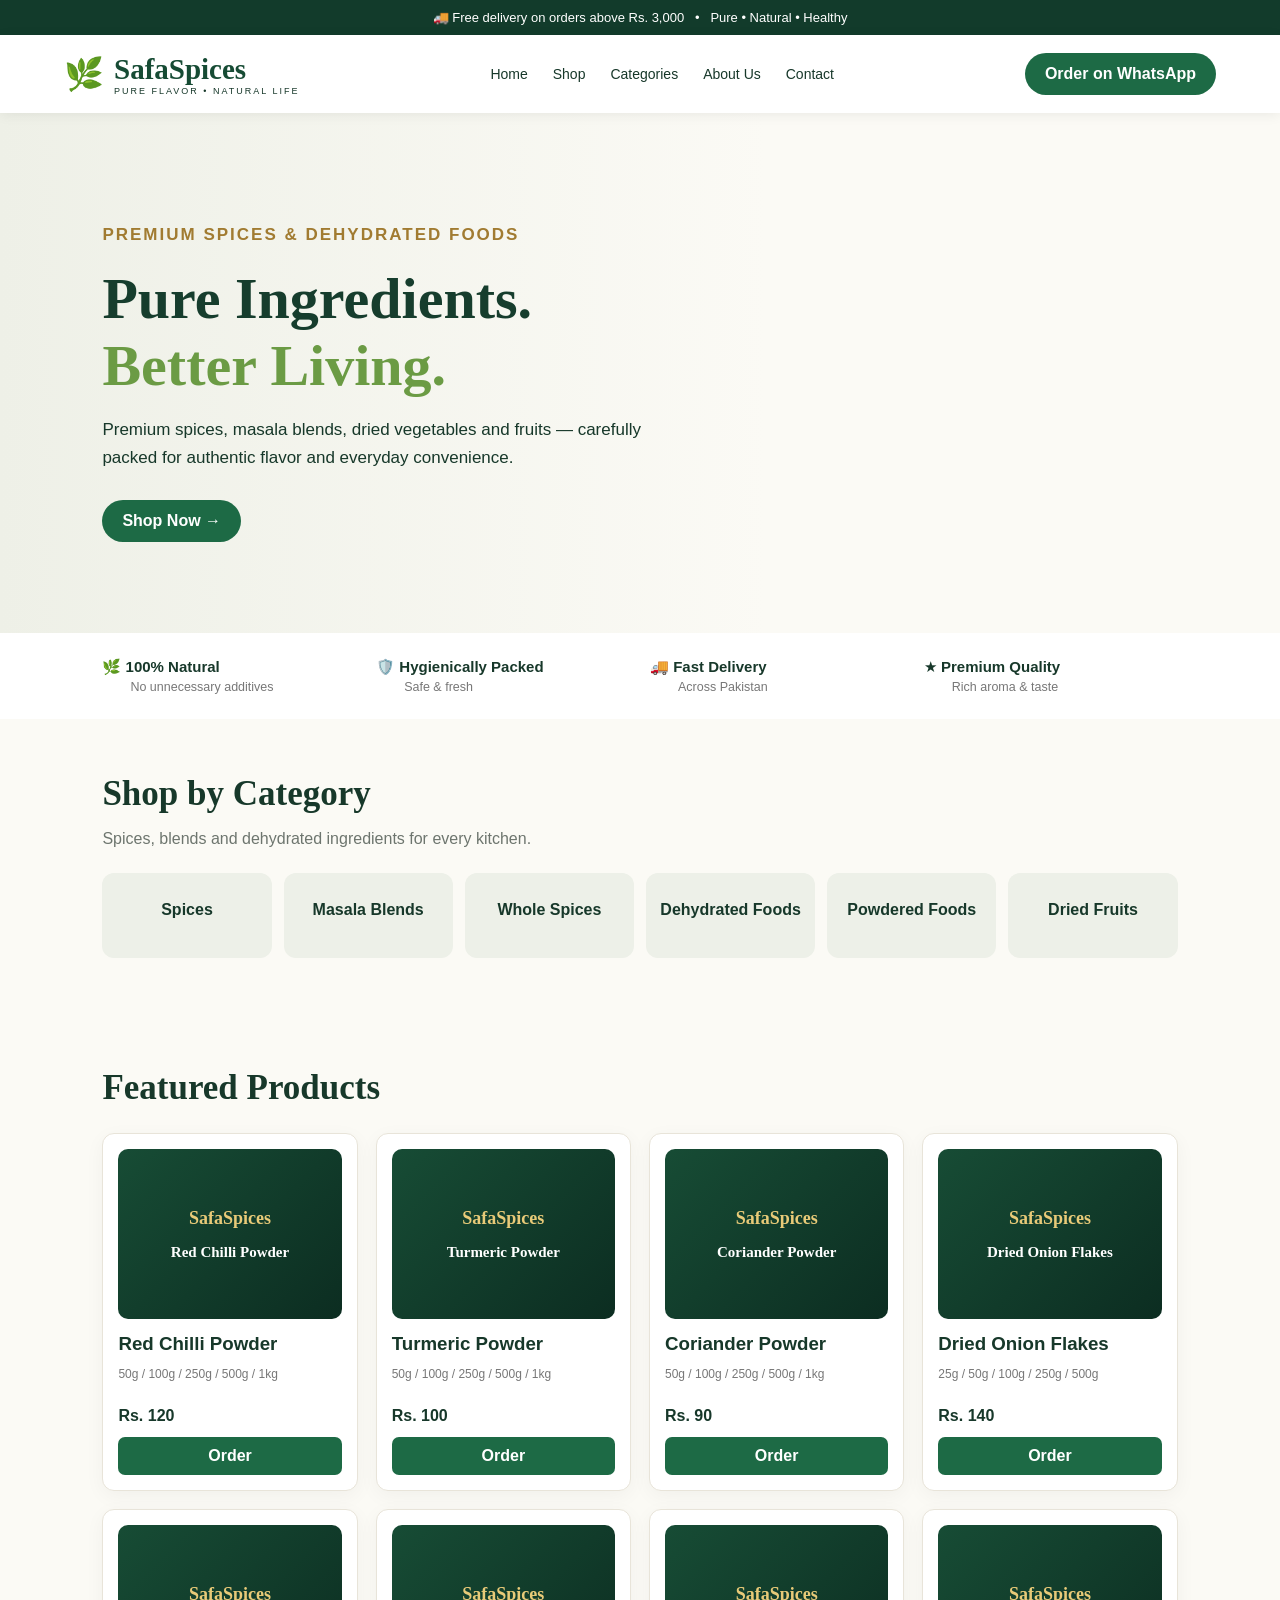
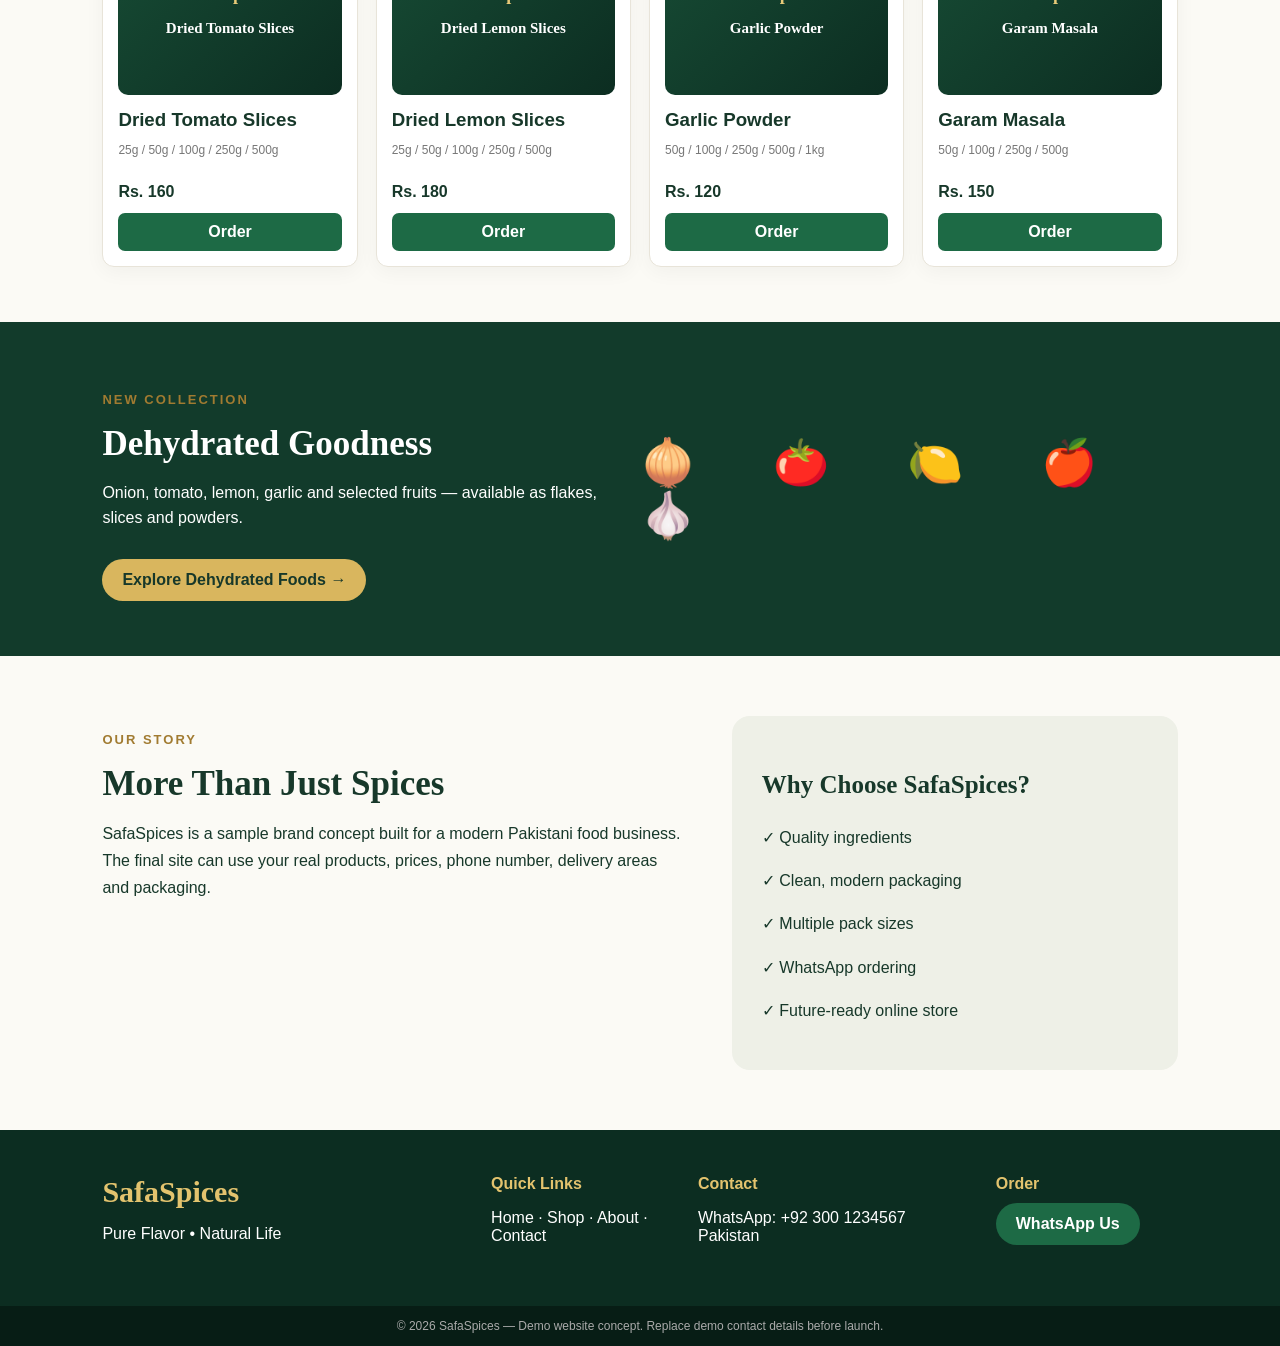
==== index.html @ ac9a76ec "Add files via upload" ====
<!doctype html>
<html lang="en">
<head>
<meta charset="utf-8">
<meta name="viewport" content="width=device-width,initial-scale=1">
<meta name="description" content="SafaSpices — premium spices, masala blends and naturally dehydrated foods.">
<title>SafaSpices | Pure Flavor. Natural Life.</title>
<link rel="stylesheet" href="style.css">
</head>
<body>
<div class="top">🚚 Free delivery on orders above Rs. 3,000 &nbsp; • &nbsp; Pure • Natural • Healthy</div>
<header>
  <div class="brand"><span>🌿</span><div><b>SafaSpices</b><small>PURE FLAVOR • NATURAL LIFE</small></div></div>
  <nav><a href="#home">Home</a><a href="#shop">Shop</a><a href="#categories">Categories</a><a href="#about">About Us</a><a href="#contact">Contact</a></nav>
  <a class="wa" href="https://wa.me/923001234567?text=Hello%20SafaSpices%2C%20I%20want%20to%20place%20an%20order.">Order on WhatsApp</a>
</header>

<main>
<section id="home" class="hero">
  <div>
    <p class="eyebrow">PREMIUM SPICES & DEHYDRATED FOODS</p>
    <h1>Pure Ingredients.<br><em>Better Living.</em></h1>
    <p>Premium spices, masala blends, dried vegetables and fruits — carefully packed for authentic flavor and everyday convenience.</p>
    <a class="btn" href="#shop">Shop Now →</a>
  </div>
  <div class="hero-art">
    <div class="jar">SAFASPICES<br><small>100% NATURAL</small></div>
    <div class="bowls">🌶️ 🧅 🍅 🍋 🧄</div>
  </div>
</section>

<section class="benefits">
  <div>🌿 <b>100% Natural</b><small>No unnecessary additives</small></div>
  <div>🛡️ <b>Hygienically Packed</b><small>Safe & fresh</small></div>
  <div>🚚 <b>Fast Delivery</b><small>Across Pakistan</small></div>
  <div>★ <b>Premium Quality</b><small>Rich aroma & taste</small></div>
</section>

<section id="categories" class="section">
<h2>Shop by Category</h2><p class="muted">Spices, blends and dehydrated ingredients for every kitchen.</p>
<div class="cats">
  <a>Spices</a><a>Masala Blends</a><a>Whole Spices</a><a>Dehydrated Foods</a><a>Powdered Foods</a><a>Dried Fruits</a>
</div>
</section>

<section id="shop" class="section">
<h2>Featured Products</h2>
<div class="products">
<article class="card"><div class="pack">SafaSpices<br><strong>Red Chilli Powder</strong></div><h3>Red Chilli Powder</h3><p>50g / 100g / 250g / 500g / 1kg</p><b>Rs. 120</b><a class="add" href="https://wa.me/923001234567?text=Hello%20SafaSpices%2C%20I%20want%20Red%20Chilli%20Powder.">Order</a></article><article class="card"><div class="pack">SafaSpices<br><strong>Turmeric Powder</strong></div><h3>Turmeric Powder</h3><p>50g / 100g / 250g / 500g / 1kg</p><b>Rs. 100</b><a class="add" href="https://wa.me/923001234567?text=Hello%20SafaSpices%2C%20I%20want%20Turmeric%20Powder.">Order</a></article><article class="card"><div class="pack">SafaSpices<br><strong>Coriander Powder</strong></div><h3>Coriander Powder</h3><p>50g / 100g / 250g / 500g / 1kg</p><b>Rs. 90</b><a class="add" href="https://wa.me/923001234567?text=Hello%20SafaSpices%2C%20I%20want%20Coriander%20Powder.">Order</a></article><article class="card"><div class="pack">SafaSpices<br><strong>Dried Onion Flakes</strong></div><h3>Dried Onion Flakes</h3><p>25g / 50g / 100g / 250g / 500g</p><b>Rs. 140</b><a class="add" href="https://wa.me/923001234567?text=Hello%20SafaSpices%2C%20I%20want%20Dried%20Onion%20Flakes.">Order</a></article><article class="card"><div class="pack">SafaSpices<br><strong>Dried Tomato Slices</strong></div><h3>Dried Tomato Slices</h3><p>25g / 50g / 100g / 250g / 500g</p><b>Rs. 160</b><a class="add" href="https://wa.me/923001234567?text=Hello%20SafaSpices%2C%20I%20want%20Dried%20Tomato%20Slices.">Order</a></article><article class="card"><div class="pack">SafaSpices<br><strong>Dried Lemon Slices</strong></div><h3>Dried Lemon Slices</h3><p>25g / 50g / 100g / 250g / 500g</p><b>Rs. 180</b><a class="add" href="https://wa.me/923001234567?text=Hello%20SafaSpices%2C%20I%20want%20Dried%20Lemon%20Slices.">Order</a></article><article class="card"><div class="pack">SafaSpices<br><strong>Garlic Powder</strong></div><h3>Garlic Powder</h3><p>50g / 100g / 250g / 500g / 1kg</p><b>Rs. 120</b><a class="add" href="https://wa.me/923001234567?text=Hello%20SafaSpices%2C%20I%20want%20Garlic%20Powder.">Order</a></article><article class="card"><div class="pack">SafaSpices<br><strong>Garam Masala</strong></div><h3>Garam Masala</h3><p>50g / 100g / 250g / 500g</p><b>Rs. 150</b><a class="add" href="https://wa.me/923001234567?text=Hello%20SafaSpices%2C%20I%20want%20Garam%20Masala.">Order</a></article></div></section>

<section class="dehydrated">
<div><p class="eyebrow">NEW COLLECTION</p><h2>Dehydrated Goodness</h2><p>Onion, tomato, lemon, garlic and selected fruits — available as flakes, slices and powders.</p><a class="btn light" href="#shop">Explore Dehydrated Foods →</a></div>
<div class="dried">🧅 &nbsp; 🍅 &nbsp; 🍋 &nbsp; 🍎 &nbsp; 🧄</div>
</section>

<section id="about" class="about">
<div><p class="eyebrow">OUR STORY</p><h2>More Than Just Spices</h2><p>SafaSpices is a sample brand concept built for a modern Pakistani food business. The final site can use your real products, prices, phone number, delivery areas and packaging.</p></div>
<div class="promise"><h3>Why Choose SafaSpices?</h3><p>✓ Quality ingredients</p><p>✓ Clean, modern packaging</p><p>✓ Multiple pack sizes</p><p>✓ WhatsApp ordering</p><p>✓ Future-ready online store</p></div>
</section>
</main>

<footer id="contact">
<div><b>SafaSpices</b><p>Pure Flavor • Natural Life</p></div>
<div><h4>Quick Links</h4><p>Home · Shop · About · Contact</p></div>
<div><h4>Contact</h4><p>WhatsApp: +92 300 1234567<br>Pakistan</p></div>
<div><h4>Order</h4><a class="wa" href="https://wa.me/923001234567">WhatsApp Us</a></div>
</footer>
<div class="copy">© 2026 SafaSpices — Demo website concept. Replace demo contact details before launch.</div>
</body></html>
---- style.css ----
*{box-sizing:border-box}body{margin:0;font-family:Arial,Helvetica,sans-serif;color:#17382a;background:#fbfaf5}a{text-decoration:none;color:inherit}.top{background:#123b2b;color:#fff;text-align:center;padding:10px;font-size:13px}header{height:78px;background:#fff;display:flex;align-items:center;justify-content:space-between;padding:0 5%;position:sticky;top:0;z-index:5;box-shadow:0 2px 12px #0001}.brand{display:flex;gap:10px;align-items:center}.brand>span{font-size:32px}.brand b{font:700 29px Georgia;color:#164b34}.brand small{display:block;letter-spacing:2px;font-size:9px}.brand+nav{display:flex;gap:25px;font-size:14px}nav a:hover{color:#b48b38}.wa,.btn{background:#1d6a45;color:#fff;padding:12px 20px;border-radius:25px;font-weight:700;display:inline-block}.hero{min-height:520px;background:linear-gradient(90deg,#eef0e7 0%,#eef0e700 60%),url('hero-reference.png') center/cover;display:flex;align-items:center;padding:65px 8%;gap:30px}.hero>div{max-width:560px}.eyebrow{font-size:13px;letter-spacing:2px;font-weight:700;color:#a17b31}.hero h1{font:700 58px Georgia;margin:10px 0;color:#163d2d}.hero h1 em{color:#6b9b44;font-style:normal}.hero p{font-size:17px;line-height:1.6}.hero-art{display:none}.btn{margin-top:12px}.benefits{display:grid;grid-template-columns:repeat(4,1fr);background:#fff;padding:25px 8%;gap:20px}.benefits div{font-size:15px}.benefits small{display:block;color:#777;margin-left:28px;margin-top:4px}.section{padding:55px 8%}.section h2,.about h2,.dehydrated h2{font:700 35px Georgia;margin:0 0 8px}.muted{color:#6d756e}.cats{display:grid;grid-template-columns:repeat(6,1fr);gap:12px;margin-top:25px}.cats a{background:#edf0e8;border-radius:12px;padding:28px 10px;text-align:center;font-weight:700;min-height:85px}.products{display:grid;grid-template-columns:repeat(4,1fr);gap:18px;margin-top:25px}.card{background:#fff;border:1px solid #e8e4d9;border-radius:12px;padding:15px;box-shadow:0 5px 20px #0000000b}.pack{height:170px;border-radius:10px;background:linear-gradient(135deg,#174c35,#0c2d21);color:#e8ca78;display:flex;flex-direction:column;justify-content:center;align-items:center;text-align:center;font:700 18px Georgia;padding:10px}.pack strong{color:#fff;margin-top:15px;font-size:15px}.card h3{margin:14px 0 5px}.card p{color:#777;font-size:12px;min-height:28px}.add{display:block;text-align:center;background:#1d6a45;color:#fff;padding:10px;border-radius:7px;margin-top:12px;font-weight:700}.dehydrated{background:#123b2b;color:#fff;padding:55px 8%;display:flex;justify-content:space-between;align-items:center}.dehydrated h2{color:#fff}.dehydrated p{max-width:600px;line-height:1.6}.light{background:#d9b65e;color:#17382a}.dried{font-size:45px;letter-spacing:10px}.about{display:grid;grid-template-columns:1.3fr 1fr;gap:50px;padding:60px 8%;line-height:1.7}.promise{background:#eef0e7;border-radius:18px;padding:30px}.promise h3{font:700 25px Georgia}footer{background:#0c2d21;color:#fff;padding:45px 8%;display:grid;grid-template-columns:2fr 1fr 1.5fr 1fr;gap:25px}footer b{font:700 30px Georgia;color:#e3c36e}footer h4{color:#e3c36e;margin:0 0 10px}.copy{background:#071d15;color:#aaa;text-align:center;padding:13px;font-size:12px}@media(max-width:800px){header{height:auto;padding:15px 5%;gap:12px;flex-wrap:wrap}nav{order:3;width:100%;overflow:auto;padding-bottom:5px}.wa{font-size:12px;padding:10px 14px}.hero{padding:45px 6%;min-height:480px;background-position:center}.hero h1{font-size:43px}.benefits{grid-template-columns:1fr 1fr;padding:20px 6%}.section{padding:40px 6%}.cats{grid-template-columns:repeat(2,1fr)}.products{grid-template-columns:repeat(2,1fr)}.dehydrated,.about{padding:45px 6%;display:block}.dried{margin-top:30px}footer{grid-template-columns:1fr 1fr;padding:35px 6%}}@media(max-width:480px){.products{grid-template-columns:1fr}.benefits{grid-template-columns:1fr}.brand b{font-size:23px}}
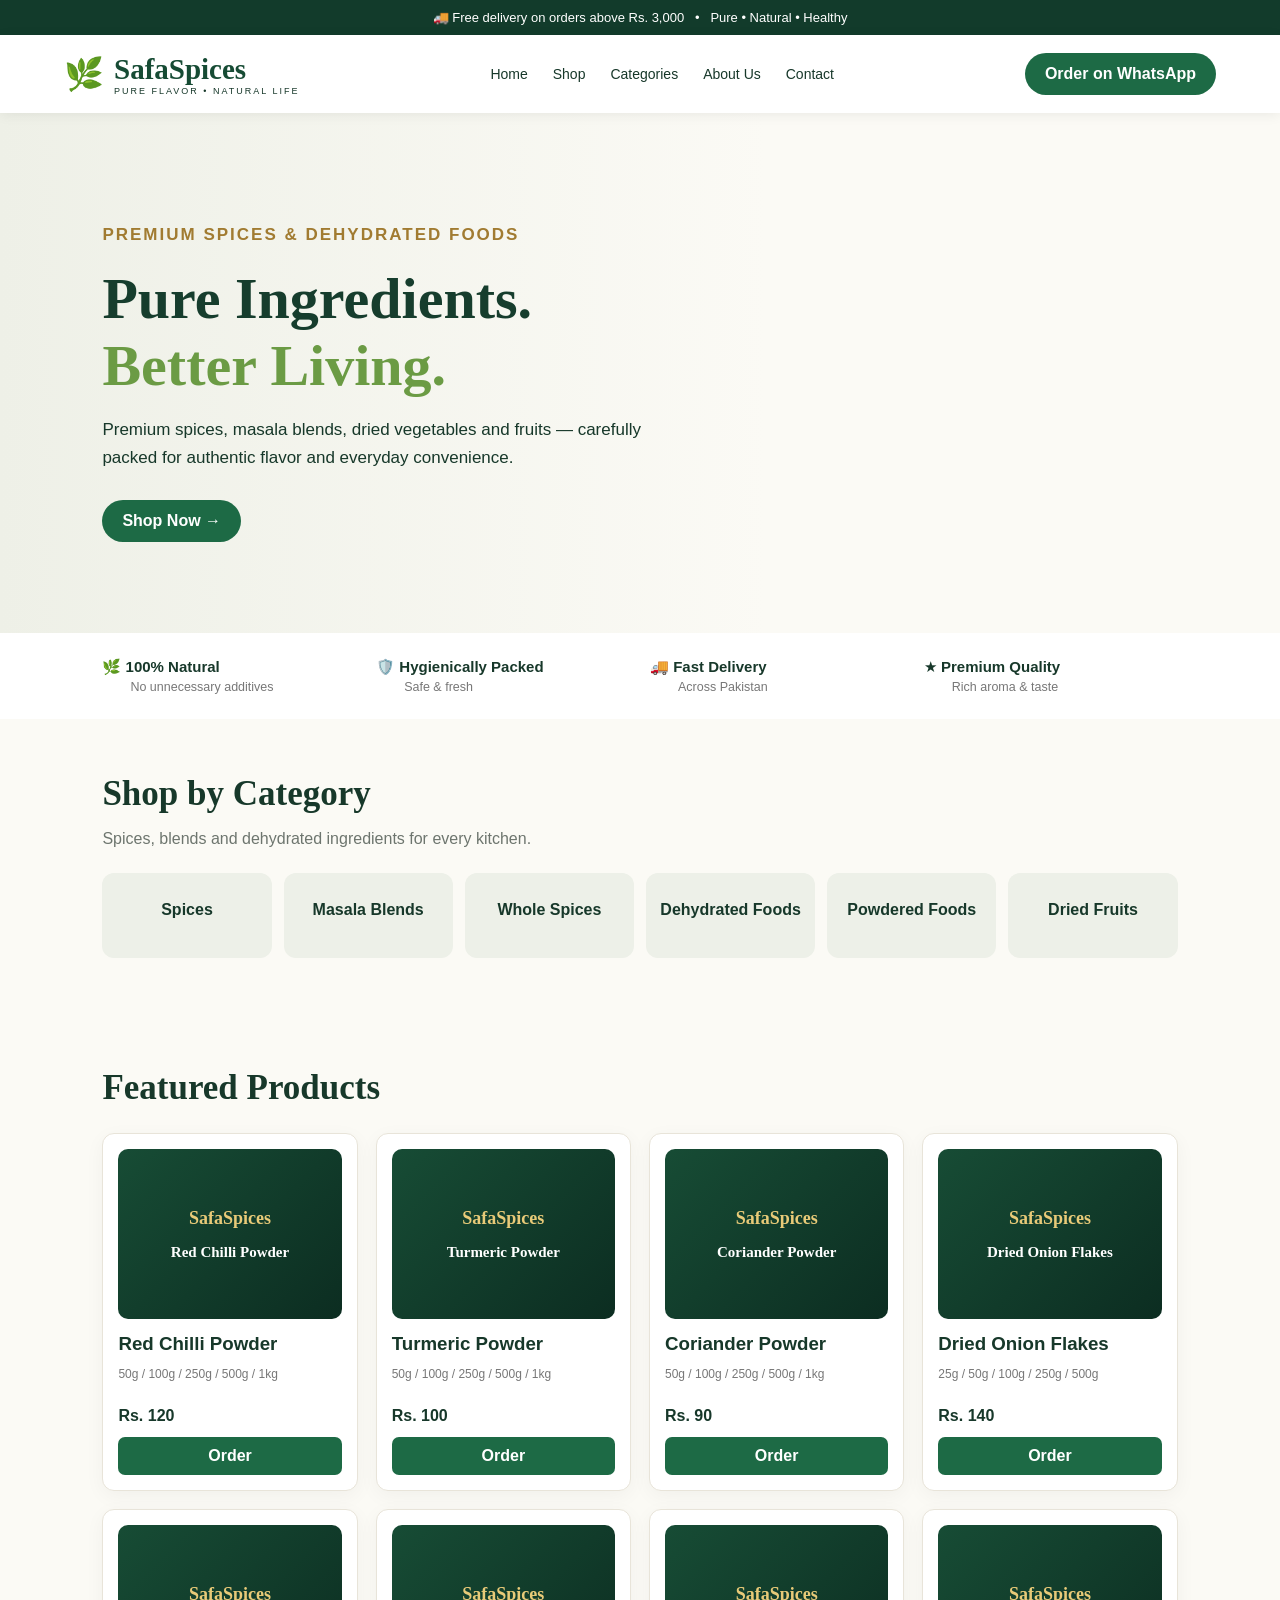
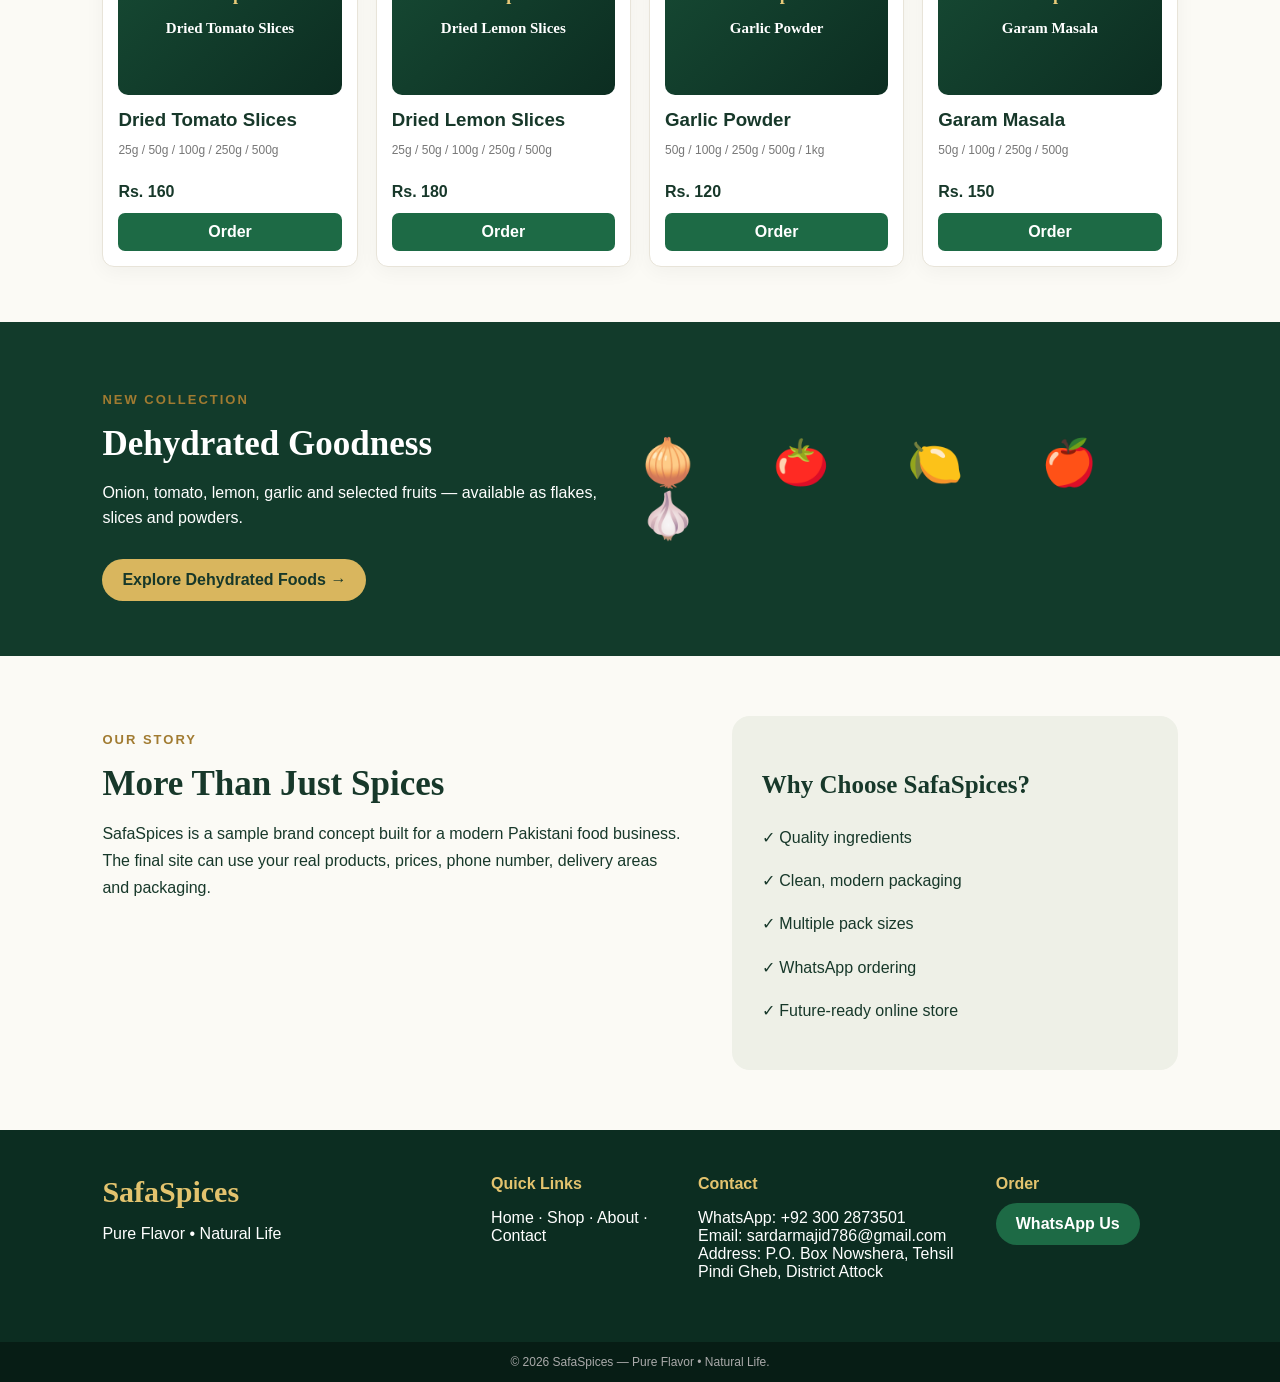
==== commit be23309a: "Add files via upload" ====
--- a/index.html
+++ b/index.html
@@ -12,7 +12,7 @@
 <header>
   <div class="brand"><span>🌿</span><div><b>SafaSpices</b><small>PURE FLAVOR • NATURAL LIFE</small></div></div>
   <nav><a href="#home">Home</a><a href="#shop">Shop</a><a href="#categories">Categories</a><a href="#about">About Us</a><a href="#contact">Contact</a></nav>
-  <a class="wa" href="https://wa.me/923001234567?text=Hello%20SafaSpices%2C%20I%20want%20to%20place%20an%20order.">Order on WhatsApp</a>
+  <a class="wa" href="https://wa.me/923002873501?text=Hello%20SafaSpices%2C%20I%20want%20to%20place%20an%20order.">Order on WhatsApp</a>
 </header>
 
 <main>
@@ -46,7 +46,7 @@
 <section id="shop" class="section">
 <h2>Featured Products</h2>
 <div class="products">
-<article class="card"><div class="pack">SafaSpices<br><strong>Red Chilli Powder</strong></div><h3>Red Chilli Powder</h3><p>50g / 100g / 250g / 500g / 1kg</p><b>Rs. 120</b><a class="add" href="https://wa.me/923001234567?text=Hello%20SafaSpices%2C%20I%20want%20Red%20Chilli%20Powder.">Order</a></article><article class="card"><div class="pack">SafaSpices<br><strong>Turmeric Powder</strong></div><h3>Turmeric Powder</h3><p>50g / 100g / 250g / 500g / 1kg</p><b>Rs. 100</b><a class="add" href="https://wa.me/923001234567?text=Hello%20SafaSpices%2C%20I%20want%20Turmeric%20Powder.">Order</a></article><article class="card"><div class="pack">SafaSpices<br><strong>Coriander Powder</strong></div><h3>Coriander Powder</h3><p>50g / 100g / 250g / 500g / 1kg</p><b>Rs. 90</b><a class="add" href="https://wa.me/923001234567?text=Hello%20SafaSpices%2C%20I%20want%20Coriander%20Powder.">Order</a></article><article class="card"><div class="pack">SafaSpices<br><strong>Dried Onion Flakes</strong></div><h3>Dried Onion Flakes</h3><p>25g / 50g / 100g / 250g / 500g</p><b>Rs. 140</b><a class="add" href="https://wa.me/923001234567?text=Hello%20SafaSpices%2C%20I%20want%20Dried%20Onion%20Flakes.">Order</a></article><article class="card"><div class="pack">SafaSpices<br><strong>Dried Tomato Slices</strong></div><h3>Dried Tomato Slices</h3><p>25g / 50g / 100g / 250g / 500g</p><b>Rs. 160</b><a class="add" href="https://wa.me/923001234567?text=Hello%20SafaSpices%2C%20I%20want%20Dried%20Tomato%20Slices.">Order</a></article><article class="card"><div class="pack">SafaSpices<br><strong>Dried Lemon Slices</strong></div><h3>Dried Lemon Slices</h3><p>25g / 50g / 100g / 250g / 500g</p><b>Rs. 180</b><a class="add" href="https://wa.me/923001234567?text=Hello%20SafaSpices%2C%20I%20want%20Dried%20Lemon%20Slices.">Order</a></article><article class="card"><div class="pack">SafaSpices<br><strong>Garlic Powder</strong></div><h3>Garlic Powder</h3><p>50g / 100g / 250g / 500g / 1kg</p><b>Rs. 120</b><a class="add" href="https://wa.me/923001234567?text=Hello%20SafaSpices%2C%20I%20want%20Garlic%20Powder.">Order</a></article><article class="card"><div class="pack">SafaSpices<br><strong>Garam Masala</strong></div><h3>Garam Masala</h3><p>50g / 100g / 250g / 500g</p><b>Rs. 150</b><a class="add" href="https://wa.me/923001234567?text=Hello%20SafaSpices%2C%20I%20want%20Garam%20Masala.">Order</a></article></div></section>
+<article class="card"><div class="pack">SafaSpices<br><strong>Red Chilli Powder</strong></div><h3>Red Chilli Powder</h3><p>50g / 100g / 250g / 500g / 1kg</p><b>Rs. 120</b><a class="add" href="https://wa.me/923002873501?text=Hello%20SafaSpices%2C%20I%20want%20Red%20Chilli%20Powder.">Order</a></article><article class="card"><div class="pack">SafaSpices<br><strong>Turmeric Powder</strong></div><h3>Turmeric Powder</h3><p>50g / 100g / 250g / 500g / 1kg</p><b>Rs. 100</b><a class="add" href="https://wa.me/923002873501?text=Hello%20SafaSpices%2C%20I%20want%20Turmeric%20Powder.">Order</a></article><article class="card"><div class="pack">SafaSpices<br><strong>Coriander Powder</strong></div><h3>Coriander Powder</h3><p>50g / 100g / 250g / 500g / 1kg</p><b>Rs. 90</b><a class="add" href="https://wa.me/923002873501?text=Hello%20SafaSpices%2C%20I%20want%20Coriander%20Powder.">Order</a></article><article class="card"><div class="pack">SafaSpices<br><strong>Dried Onion Flakes</strong></div><h3>Dried Onion Flakes</h3><p>25g / 50g / 100g / 250g / 500g</p><b>Rs. 140</b><a class="add" href="https://wa.me/923002873501?text=Hello%20SafaSpices%2C%20I%20want%20Dried%20Onion%20Flakes.">Order</a></article><article class="card"><div class="pack">SafaSpices<br><strong>Dried Tomato Slices</strong></div><h3>Dried Tomato Slices</h3><p>25g / 50g / 100g / 250g / 500g</p><b>Rs. 160</b><a class="add" href="https://wa.me/923002873501?text=Hello%20SafaSpices%2C%20I%20want%20Dried%20Tomato%20Slices.">Order</a></article><article class="card"><div class="pack">SafaSpices<br><strong>Dried Lemon Slices</strong></div><h3>Dried Lemon Slices</h3><p>25g / 50g / 100g / 250g / 500g</p><b>Rs. 180</b><a class="add" href="https://wa.me/923002873501?text=Hello%20SafaSpices%2C%20I%20want%20Dried%20Lemon%20Slices.">Order</a></article><article class="card"><div class="pack">SafaSpices<br><strong>Garlic Powder</strong></div><h3>Garlic Powder</h3><p>50g / 100g / 250g / 500g / 1kg</p><b>Rs. 120</b><a class="add" href="https://wa.me/923002873501?text=Hello%20SafaSpices%2C%20I%20want%20Garlic%20Powder.">Order</a></article><article class="card"><div class="pack">SafaSpices<br><strong>Garam Masala</strong></div><h3>Garam Masala</h3><p>50g / 100g / 250g / 500g</p><b>Rs. 150</b><a class="add" href="https://wa.me/923002873501?text=Hello%20SafaSpices%2C%20I%20want%20Garam%20Masala.">Order</a></article></div></section>
 
 <section class="dehydrated">
 <div><p class="eyebrow">NEW COLLECTION</p><h2>Dehydrated Goodness</h2><p>Onion, tomato, lemon, garlic and selected fruits — available as flakes, slices and powders.</p><a class="btn light" href="#shop">Explore Dehydrated Foods →</a></div>
@@ -62,8 +62,8 @@
 <footer id="contact">
 <div><b>SafaSpices</b><p>Pure Flavor • Natural Life</p></div>
 <div><h4>Quick Links</h4><p>Home · Shop · About · Contact</p></div>
-<div><h4>Contact</h4><p>WhatsApp: +92 300 1234567<br>Pakistan</p></div>
-<div><h4>Order</h4><a class="wa" href="https://wa.me/923001234567">WhatsApp Us</a></div>
+<div><h4>Contact</h4><p>WhatsApp: +92 300 2873501<br>Email: sardarmajid786@gmail.com<br>Address: P.O. Box Nowshera, Tehsil Pindi Gheb, District Attock</p></div>
+<div><h4>Order</h4><a class="wa" href="https://wa.me/923002873501">WhatsApp Us</a></div>
 </footer>
-<div class="copy">© 2026 SafaSpices — Demo website concept. Replace demo contact details before launch.</div>
+<div class="copy">© 2026 SafaSpices — Pure Flavor • Natural Life.</div>
 </body></html>
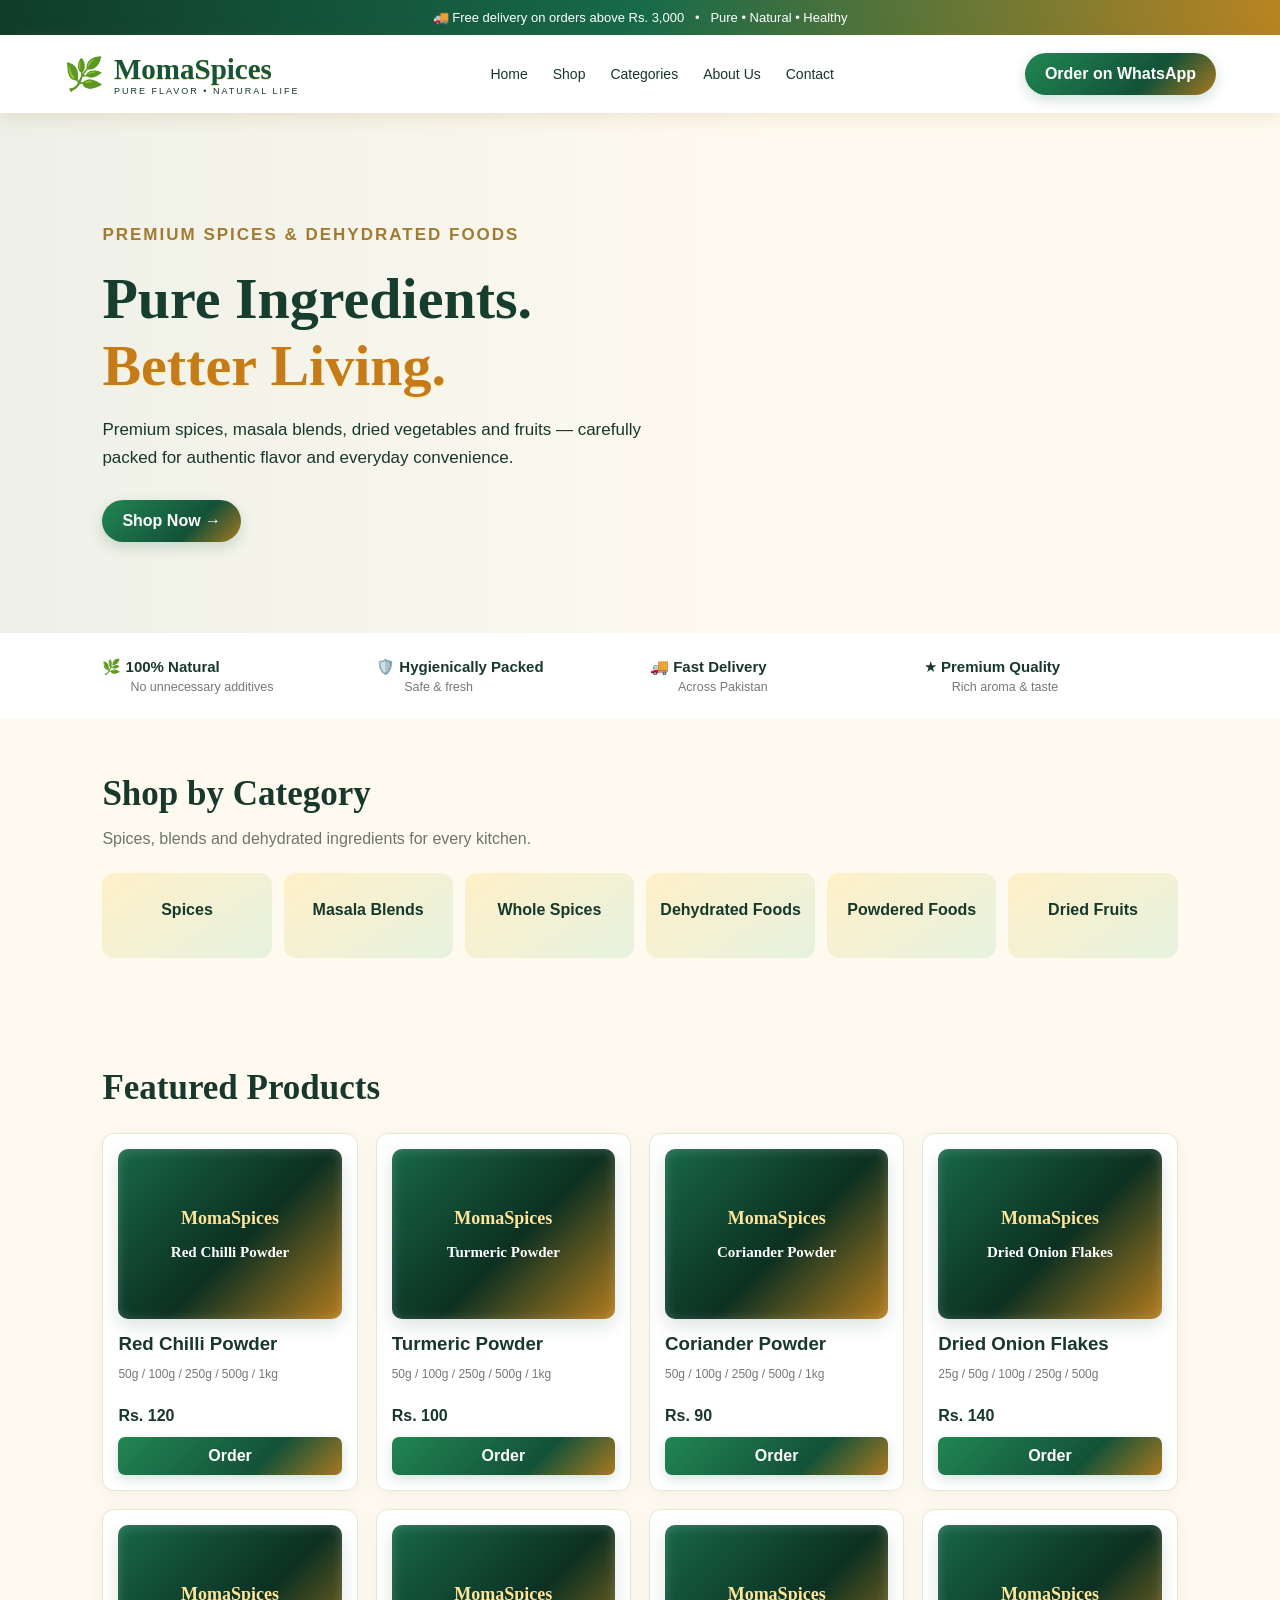
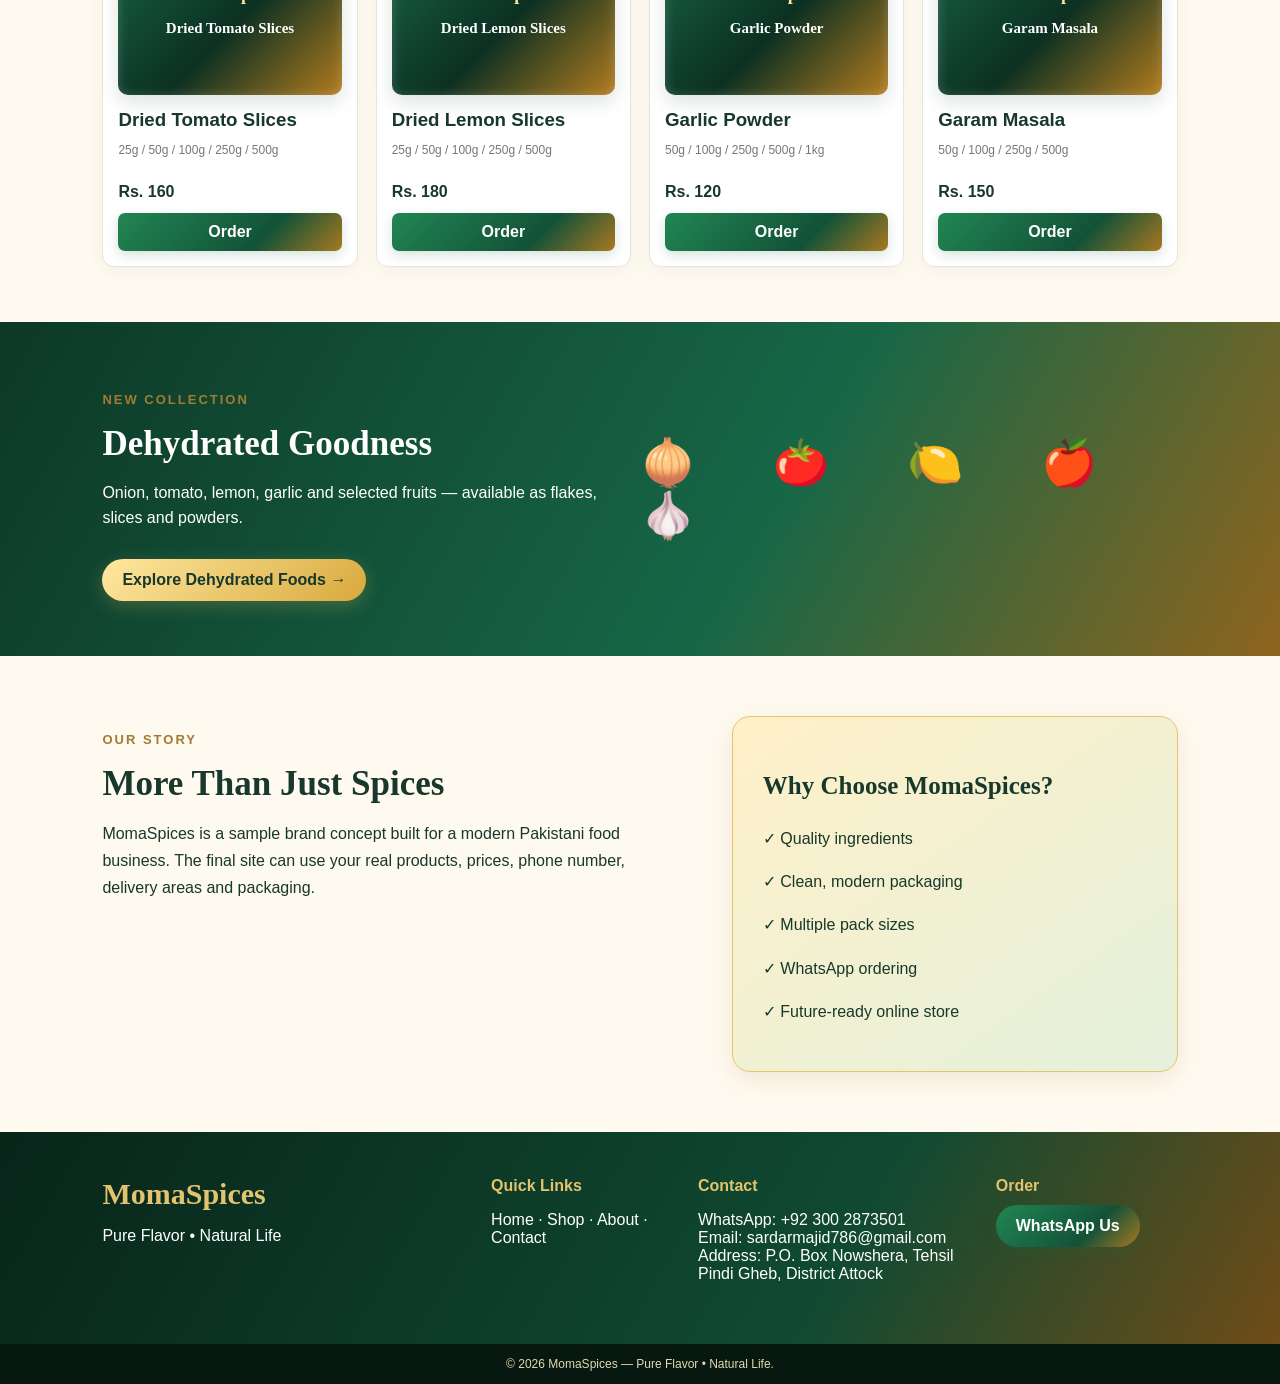
==== commit 383f9575: "Add files via upload" ====
--- a/index.html
+++ b/index.html
@@ -3,16 +3,16 @@
 <head>
 <meta charset="utf-8">
 <meta name="viewport" content="width=device-width,initial-scale=1">
-<meta name="description" content="SafaSpices — premium spices, masala blends and naturally dehydrated foods.">
-<title>SafaSpices | Pure Flavor. Natural Life.</title>
+<meta name="description" content="MomaSpices — premium spices, masala blends and naturally dehydrated foods.">
+<title>MomaSpices | Pure Flavor. Natural Life.</title>
 <link rel="stylesheet" href="style.css">
 </head>
 <body>
 <div class="top">🚚 Free delivery on orders above Rs. 3,000 &nbsp; • &nbsp; Pure • Natural • Healthy</div>
 <header>
-  <div class="brand"><span>🌿</span><div><b>SafaSpices</b><small>PURE FLAVOR • NATURAL LIFE</small></div></div>
+  <div class="brand"><span>🌿</span><div><b>MomaSpices</b><small>PURE FLAVOR • NATURAL LIFE</small></div></div>
   <nav><a href="#home">Home</a><a href="#shop">Shop</a><a href="#categories">Categories</a><a href="#about">About Us</a><a href="#contact">Contact</a></nav>
-  <a class="wa" href="https://wa.me/923002873501?text=Hello%20SafaSpices%2C%20I%20want%20to%20place%20an%20order.">Order on WhatsApp</a>
+  <a class="wa" href="https://wa.me/923002873501?text=Hello%20MomaSpices%2C%20I%20want%20to%20place%20an%20order.">Order on WhatsApp</a>
 </header>
 
 <main>
@@ -24,7 +24,7 @@
     <a class="btn" href="#shop">Shop Now →</a>
   </div>
   <div class="hero-art">
-    <div class="jar">SAFASPICES<br><small>100% NATURAL</small></div>
+    <div class="jar">MOMASPICES<br><small>100% NATURAL</small></div>
     <div class="bowls">🌶️ 🧅 🍅 🍋 🧄</div>
   </div>
 </section>
@@ -46,7 +46,7 @@
 <section id="shop" class="section">
 <h2>Featured Products</h2>
 <div class="products">
-<article class="card"><div class="pack">SafaSpices<br><strong>Red Chilli Powder</strong></div><h3>Red Chilli Powder</h3><p>50g / 100g / 250g / 500g / 1kg</p><b>Rs. 120</b><a class="add" href="https://wa.me/923002873501?text=Hello%20SafaSpices%2C%20I%20want%20Red%20Chilli%20Powder.">Order</a></article><article class="card"><div class="pack">SafaSpices<br><strong>Turmeric Powder</strong></div><h3>Turmeric Powder</h3><p>50g / 100g / 250g / 500g / 1kg</p><b>Rs. 100</b><a class="add" href="https://wa.me/923002873501?text=Hello%20SafaSpices%2C%20I%20want%20Turmeric%20Powder.">Order</a></article><article class="card"><div class="pack">SafaSpices<br><strong>Coriander Powder</strong></div><h3>Coriander Powder</h3><p>50g / 100g / 250g / 500g / 1kg</p><b>Rs. 90</b><a class="add" href="https://wa.me/923002873501?text=Hello%20SafaSpices%2C%20I%20want%20Coriander%20Powder.">Order</a></article><article class="card"><div class="pack">SafaSpices<br><strong>Dried Onion Flakes</strong></div><h3>Dried Onion Flakes</h3><p>25g / 50g / 100g / 250g / 500g</p><b>Rs. 140</b><a class="add" href="https://wa.me/923002873501?text=Hello%20SafaSpices%2C%20I%20want%20Dried%20Onion%20Flakes.">Order</a></article><article class="card"><div class="pack">SafaSpices<br><strong>Dried Tomato Slices</strong></div><h3>Dried Tomato Slices</h3><p>25g / 50g / 100g / 250g / 500g</p><b>Rs. 160</b><a class="add" href="https://wa.me/923002873501?text=Hello%20SafaSpices%2C%20I%20want%20Dried%20Tomato%20Slices.">Order</a></article><article class="card"><div class="pack">SafaSpices<br><strong>Dried Lemon Slices</strong></div><h3>Dried Lemon Slices</h3><p>25g / 50g / 100g / 250g / 500g</p><b>Rs. 180</b><a class="add" href="https://wa.me/923002873501?text=Hello%20SafaSpices%2C%20I%20want%20Dried%20Lemon%20Slices.">Order</a></article><article class="card"><div class="pack">SafaSpices<br><strong>Garlic Powder</strong></div><h3>Garlic Powder</h3><p>50g / 100g / 250g / 500g / 1kg</p><b>Rs. 120</b><a class="add" href="https://wa.me/923002873501?text=Hello%20SafaSpices%2C%20I%20want%20Garlic%20Powder.">Order</a></article><article class="card"><div class="pack">SafaSpices<br><strong>Garam Masala</strong></div><h3>Garam Masala</h3><p>50g / 100g / 250g / 500g</p><b>Rs. 150</b><a class="add" href="https://wa.me/923002873501?text=Hello%20SafaSpices%2C%20I%20want%20Garam%20Masala.">Order</a></article></div></section>
+<article class="card"><div class="pack">MomaSpices<br><strong>Red Chilli Powder</strong></div><h3>Red Chilli Powder</h3><p>50g / 100g / 250g / 500g / 1kg</p><b>Rs. 120</b><a class="add" href="https://wa.me/923002873501?text=Hello%20MomaSpices%2C%20I%20want%20Red%20Chilli%20Powder.">Order</a></article><article class="card"><div class="pack">MomaSpices<br><strong>Turmeric Powder</strong></div><h3>Turmeric Powder</h3><p>50g / 100g / 250g / 500g / 1kg</p><b>Rs. 100</b><a class="add" href="https://wa.me/923002873501?text=Hello%20MomaSpices%2C%20I%20want%20Turmeric%20Powder.">Order</a></article><article class="card"><div class="pack">MomaSpices<br><strong>Coriander Powder</strong></div><h3>Coriander Powder</h3><p>50g / 100g / 250g / 500g / 1kg</p><b>Rs. 90</b><a class="add" href="https://wa.me/923002873501?text=Hello%20MomaSpices%2C%20I%20want%20Coriander%20Powder.">Order</a></article><article class="card"><div class="pack">MomaSpices<br><strong>Dried Onion Flakes</strong></div><h3>Dried Onion Flakes</h3><p>25g / 50g / 100g / 250g / 500g</p><b>Rs. 140</b><a class="add" href="https://wa.me/923002873501?text=Hello%20MomaSpices%2C%20I%20want%20Dried%20Onion%20Flakes.">Order</a></article><article class="card"><div class="pack">MomaSpices<br><strong>Dried Tomato Slices</strong></div><h3>Dried Tomato Slices</h3><p>25g / 50g / 100g / 250g / 500g</p><b>Rs. 160</b><a class="add" href="https://wa.me/923002873501?text=Hello%20MomaSpices%2C%20I%20want%20Dried%20Tomato%20Slices.">Order</a></article><article class="card"><div class="pack">MomaSpices<br><strong>Dried Lemon Slices</strong></div><h3>Dried Lemon Slices</h3><p>25g / 50g / 100g / 250g / 500g</p><b>Rs. 180</b><a class="add" href="https://wa.me/923002873501?text=Hello%20MomaSpices%2C%20I%20want%20Dried%20Lemon%20Slices.">Order</a></article><article class="card"><div class="pack">MomaSpices<br><strong>Garlic Powder</strong></div><h3>Garlic Powder</h3><p>50g / 100g / 250g / 500g / 1kg</p><b>Rs. 120</b><a class="add" href="https://wa.me/923002873501?text=Hello%20MomaSpices%2C%20I%20want%20Garlic%20Powder.">Order</a></article><article class="card"><div class="pack">MomaSpices<br><strong>Garam Masala</strong></div><h3>Garam Masala</h3><p>50g / 100g / 250g / 500g</p><b>Rs. 150</b><a class="add" href="https://wa.me/923002873501?text=Hello%20MomaSpices%2C%20I%20want%20Garam%20Masala.">Order</a></article></div></section>
 
 <section class="dehydrated">
 <div><p class="eyebrow">NEW COLLECTION</p><h2>Dehydrated Goodness</h2><p>Onion, tomato, lemon, garlic and selected fruits — available as flakes, slices and powders.</p><a class="btn light" href="#shop">Explore Dehydrated Foods →</a></div>
@@ -54,16 +54,16 @@
 </section>
 
 <section id="about" class="about">
-<div><p class="eyebrow">OUR STORY</p><h2>More Than Just Spices</h2><p>SafaSpices is a sample brand concept built for a modern Pakistani food business. The final site can use your real products, prices, phone number, delivery areas and packaging.</p></div>
-<div class="promise"><h3>Why Choose SafaSpices?</h3><p>✓ Quality ingredients</p><p>✓ Clean, modern packaging</p><p>✓ Multiple pack sizes</p><p>✓ WhatsApp ordering</p><p>✓ Future-ready online store</p></div>
+<div><p class="eyebrow">OUR STORY</p><h2>More Than Just Spices</h2><p>MomaSpices is a sample brand concept built for a modern Pakistani food business. The final site can use your real products, prices, phone number, delivery areas and packaging.</p></div>
+<div class="promise"><h3>Why Choose MomaSpices?</h3><p>✓ Quality ingredients</p><p>✓ Clean, modern packaging</p><p>✓ Multiple pack sizes</p><p>✓ WhatsApp ordering</p><p>✓ Future-ready online store</p></div>
 </section>
 </main>
 
 <footer id="contact">
-<div><b>SafaSpices</b><p>Pure Flavor • Natural Life</p></div>
+<div><b>MomaSpices</b><p>Pure Flavor • Natural Life</p></div>
 <div><h4>Quick Links</h4><p>Home · Shop · About · Contact</p></div>
 <div><h4>Contact</h4><p>WhatsApp: +92 300 2873501<br>Email: sardarmajid786@gmail.com<br>Address: P.O. Box Nowshera, Tehsil Pindi Gheb, District Attock</p></div>
 <div><h4>Order</h4><a class="wa" href="https://wa.me/923002873501">WhatsApp Us</a></div>
 </footer>
-<div class="copy">© 2026 SafaSpices — Pure Flavor • Natural Life.</div>
+<div class="copy">© 2026 MomaSpices — Pure Flavor • Natural Life.</div>
 </body></html>
--- a/style.css
+++ b/style.css
@@ -1 +1 @@
-*{box-sizing:border-box}body{margin:0;font-family:Arial,Helvetica,sans-serif;color:#17382a;background:#fbfaf5}a{text-decoration:none;color:inherit}.top{background:#123b2b;color:#fff;text-align:center;padding:10px;font-size:13px}header{height:78px;background:#fff;display:flex;align-items:center;justify-content:space-between;padding:0 5%;position:sticky;top:0;z-index:5;box-shadow:0 2px 12px #0001}.brand{display:flex;gap:10px;align-items:center}.brand>span{font-size:32px}.brand b{font:700 29px Georgia;color:#164b34}.brand small{display:block;letter-spacing:2px;font-size:9px}.brand+nav{display:flex;gap:25px;font-size:14px}nav a:hover{color:#b48b38}.wa,.btn{background:#1d6a45;color:#fff;padding:12px 20px;border-radius:25px;font-weight:700;display:inline-block}.hero{min-height:520px;background:linear-gradient(90deg,#eef0e7 0%,#eef0e700 60%),url('hero-reference.png') center/cover;display:flex;align-items:center;padding:65px 8%;gap:30px}.hero>div{max-width:560px}.eyebrow{font-size:13px;letter-spacing:2px;font-weight:700;color:#a17b31}.hero h1{font:700 58px Georgia;margin:10px 0;color:#163d2d}.hero h1 em{color:#6b9b44;font-style:normal}.hero p{font-size:17px;line-height:1.6}.hero-art{display:none}.btn{margin-top:12px}.benefits{display:grid;grid-template-columns:repeat(4,1fr);background:#fff;padding:25px 8%;gap:20px}.benefits div{font-size:15px}.benefits small{display:block;color:#777;margin-left:28px;margin-top:4px}.section{padding:55px 8%}.section h2,.about h2,.dehydrated h2{font:700 35px Georgia;margin:0 0 8px}.muted{color:#6d756e}.cats{display:grid;grid-template-columns:repeat(6,1fr);gap:12px;margin-top:25px}.cats a{background:#edf0e8;border-radius:12px;padding:28px 10px;text-align:center;font-weight:700;min-height:85px}.products{display:grid;grid-template-columns:repeat(4,1fr);gap:18px;margin-top:25px}.card{background:#fff;border:1px solid #e8e4d9;border-radius:12px;padding:15px;box-shadow:0 5px 20px #0000000b}.pack{height:170px;border-radius:10px;background:linear-gradient(135deg,#174c35,#0c2d21);color:#e8ca78;display:flex;flex-direction:column;justify-content:center;align-items:center;text-align:center;font:700 18px Georgia;padding:10px}.pack strong{color:#fff;margin-top:15px;font-size:15px}.card h3{margin:14px 0 5px}.card p{color:#777;font-size:12px;min-height:28px}.add{display:block;text-align:center;background:#1d6a45;color:#fff;padding:10px;border-radius:7px;margin-top:12px;font-weight:700}.dehydrated{background:#123b2b;color:#fff;padding:55px 8%;display:flex;justify-content:space-between;align-items:center}.dehydrated h2{color:#fff}.dehydrated p{max-width:600px;line-height:1.6}.light{background:#d9b65e;color:#17382a}.dried{font-size:45px;letter-spacing:10px}.about{display:grid;grid-template-columns:1.3fr 1fr;gap:50px;padding:60px 8%;line-height:1.7}.promise{background:#eef0e7;border-radius:18px;padding:30px}.promise h3{font:700 25px Georgia}footer{background:#0c2d21;color:#fff;padding:45px 8%;display:grid;grid-template-columns:2fr 1fr 1.5fr 1fr;gap:25px}footer b{font:700 30px Georgia;color:#e3c36e}footer h4{color:#e3c36e;margin:0 0 10px}.copy{background:#071d15;color:#aaa;text-align:center;padding:13px;font-size:12px}@media(max-width:800px){header{height:auto;padding:15px 5%;gap:12px;flex-wrap:wrap}nav{order:3;width:100%;overflow:auto;padding-bottom:5px}.wa{font-size:12px;padding:10px 14px}.hero{padding:45px 6%;min-height:480px;background-position:center}.hero h1{font-size:43px}.benefits{grid-template-columns:1fr 1fr;padding:20px 6%}.section{padding:40px 6%}.cats{grid-template-columns:repeat(2,1fr)}.products{grid-template-columns:repeat(2,1fr)}.dehydrated,.about{padding:45px 6%;display:block}.dried{margin-top:30px}footer{grid-template-columns:1fr 1fr;padding:35px 6%}}@media(max-width:480px){.products{grid-template-columns:1fr}.benefits{grid-template-columns:1fr}.brand b{font-size:23px}}+*{box-sizing:border-box}body{margin:0;font-family:Arial,Helvetica,sans-serif;color:#17382a;background:#fffaf0}a{text-decoration:none;color:inherit}.top{background:linear-gradient(90deg,#103c2b,#176a49,#b88422);color:#fff;text-align:center;padding:10px;font-size:13px}header{height:78px;background:#fff;display:flex;align-items:center;justify-content:space-between;padding:0 5%;position:sticky;top:0;z-index:5;box-shadow:0 4px 18px #9b6b2526}.brand{display:flex;gap:10px;align-items:center}.brand>span{font-size:32px}.brand b{font:700 29px Georgia;color:#15563a;text-shadow:0 1px 0 #f5df9b}.brand small{display:block;letter-spacing:2px;font-size:9px}.brand+nav{display:flex;gap:25px;font-size:14px}nav a:hover{color:#b48b38}.wa,.btn{background:linear-gradient(135deg,#218653,#135238 65%,#a87820);color:#fff;padding:12px 20px;box-shadow:0 5px 14px #1d6a4533;border-radius:25px;font-weight:700;display:inline-block}.hero{min-height:520px;background:linear-gradient(90deg,#eef0e7 0%,#eef0e700 60%),url('hero-reference.png') center/cover;display:flex;align-items:center;padding:65px 8%;gap:30px}.hero>div{max-width:560px}.eyebrow{font-size:13px;letter-spacing:2px;font-weight:700;color:#a17b31}.hero h1{font:700 58px Georgia;margin:10px 0;color:#163d2d}.hero h1 em{color:#c47b18;text-shadow:0 2px 0 #fff0c4;font-style:normal}.hero p{font-size:17px;line-height:1.6}.hero-art{display:none}.btn{margin-top:12px}.benefits{display:grid;grid-template-columns:repeat(4,1fr);background:#fff;padding:25px 8%;gap:20px}.benefits div{font-size:15px}.benefits small{display:block;color:#777;margin-left:28px;margin-top:4px}.section{padding:55px 8%}.section h2,.about h2,.dehydrated h2{font:700 35px Georgia;margin:0 0 8px}.muted{color:#6d756e}.cats{display:grid;grid-template-columns:repeat(6,1fr);gap:12px;margin-top:25px}.cats a{background:linear-gradient(145deg,#fff0c8,#e6f2df);border-radius:12px;padding:28px 10px;text-align:center;font-weight:700;min-height:85px}.products{display:grid;grid-template-columns:repeat(4,1fr);gap:18px;margin-top:25px}.card{background:#fff;border:1px solid #e8e4d9;border-radius:12px;padding:15px;box-shadow:0 5px 20px #0000000b}.pack{height:170px;border-radius:10px;background:linear-gradient(135deg,#176747 0%,#0c3022 55%,#b17b1e 100%);color:#ffe49a;box-shadow:inset 0 1px 12px #ffffff30,0 7px 18px #174c3526;display:flex;flex-direction:column;justify-content:center;align-items:center;text-align:center;font:700 18px Georgia;padding:10px}.pack strong{color:#fff;margin-top:15px;font-size:15px}.card h3{margin:14px 0 5px}.card p{color:#777;font-size:12px;min-height:28px}.add{display:block;text-align:center;background:linear-gradient(135deg,#218653,#135238 65%,#a87820);color:#fff;padding:10px;box-shadow:0 4px 12px #1d6a4530;border-radius:7px;margin-top:12px;font-weight:700}.dehydrated{background:linear-gradient(120deg,#0d3827,#176747 60%,#8e641e);color:#fff;padding:55px 8%;display:flex;justify-content:space-between;align-items:center}.dehydrated h2{color:#fff}.dehydrated p{max-width:600px;line-height:1.6}.light{background:linear-gradient(135deg,#ffe8a0,#d8a93d);color:#17382a;box-shadow:0 5px 18px #d9b65e40}.dried{font-size:45px;letter-spacing:10px}.about{display:grid;grid-template-columns:1.3fr 1fr;gap:50px;padding:60px 8%;line-height:1.7}.promise{background:linear-gradient(145deg,#fff0c8,#e4f1dc);border:1px solid #e5c46b;border-radius:18px;box-shadow:0 8px 24px #8b6a2420;padding:30px}.promise h3{font:700 25px Georgia}footer{background:linear-gradient(120deg,#08251a,#104a32 65%,#6f4c18);color:#fff;padding:45px 8%;display:grid;grid-template-columns:2fr 1fr 1.5fr 1fr;gap:25px}footer b{font:700 30px Georgia;color:#e3c36e}footer h4{color:#e3c36e;margin:0 0 10px}.copy{background:#06180f;color:#e4d7b1;text-align:center;padding:13px;font-size:12px}@media(max-width:800px){header{height:auto;padding:15px 5%;gap:12px;flex-wrap:wrap}nav{order:3;width:100%;overflow:auto;padding-bottom:5px}.wa{font-size:12px;padding:10px 14px}.hero{padding:45px 6%;min-height:480px;background-position:center}.hero h1{font-size:43px}.benefits{grid-template-columns:1fr 1fr;padding:20px 6%}.section{padding:40px 6%}.cats{grid-template-columns:repeat(2,1fr)}.products{grid-template-columns:repeat(2,1fr)}.dehydrated,.about{padding:45px 6%;display:block}.dried{margin-top:30px}footer{grid-template-columns:1fr 1fr;padding:35px 6%}}@media(max-width:480px){.products{grid-template-columns:1fr}.benefits{grid-template-columns:1fr}.brand b{font-size:23px}}
